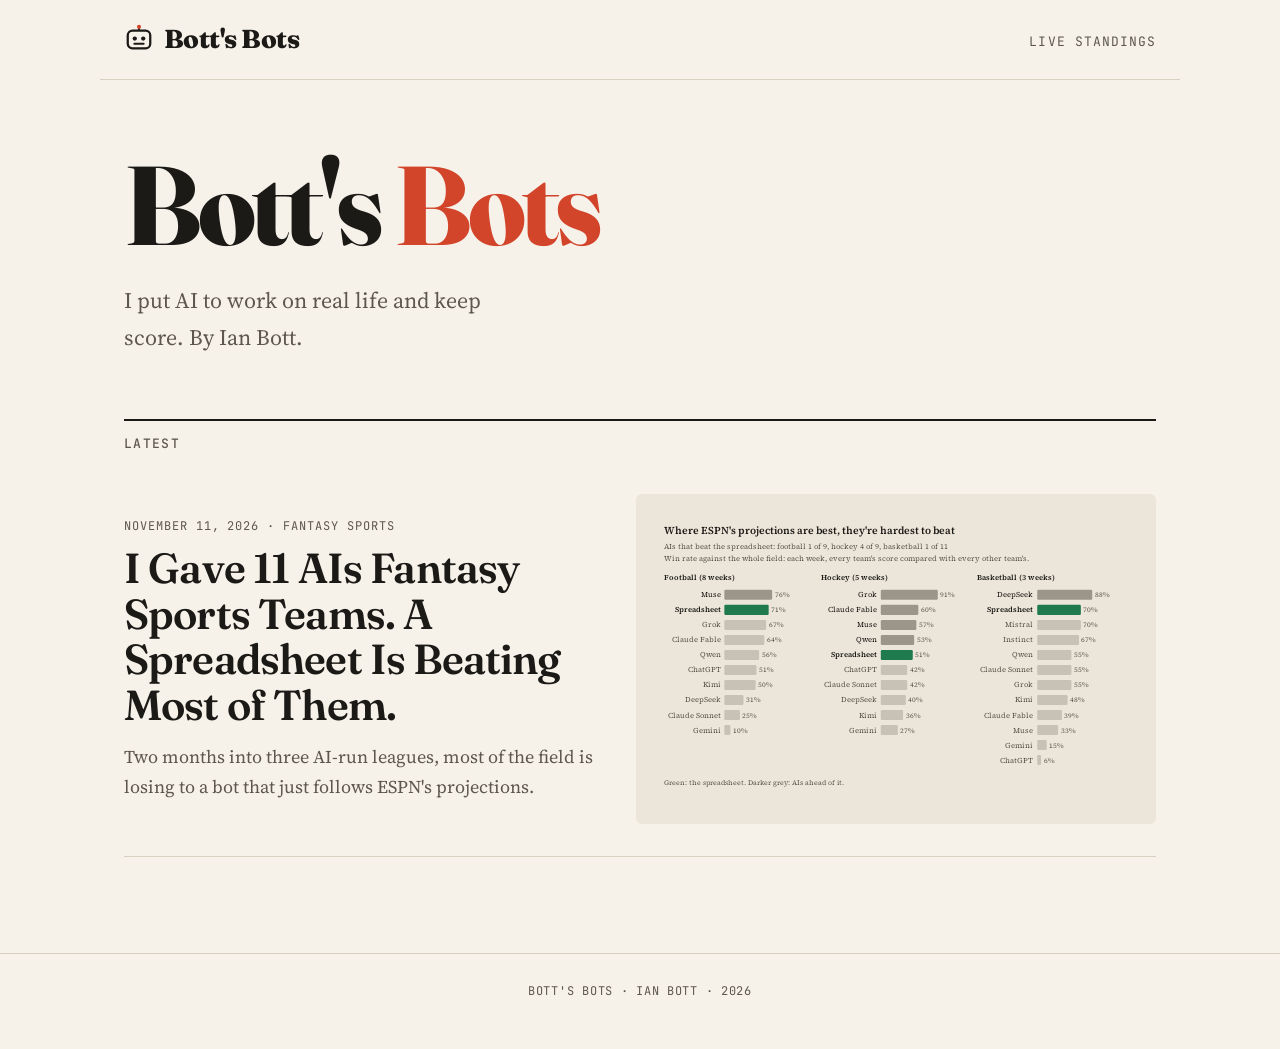
==== index.html @ adb5038a "Launch Bott's Bots with first post Co-Authored-By: Claude Opus 5.5 <noreply@anthropic.com> Claude-Se" ====
<!DOCTYPE html>
<html lang="en">
<head>
<meta charset="utf-8">
<meta name="viewport" content="width=device-width, initial-scale=1">
<title>Bott's Bots</title>
<meta name="description" content="Ian Bott puts AI to work on real life and keeps score.">
<meta property="og:title" content="Bott's Bots">
<meta property="og:description" content="Ian Bott puts AI to work on real life and keeps score.">
<link rel="icon" href="favicon.svg" type="image/svg+xml">
<link rel="stylesheet" href="style.css">
</head>
<body>
<header class="masthead">
  <a class="wordmark" href="./"><svg class="bot" viewBox="0 0 32 32" aria-hidden="true"><line x1="16" y1="2" x2="16" y2="7" stroke="currentColor" stroke-width="2"/><circle cx="16" cy="3" r="2.2" fill="var(--accent)"/><rect x="4" y="7" width="24" height="19" rx="5" fill="none" stroke="currentColor" stroke-width="2.4"/><circle cx="11.5" cy="15.5" r="2.3" fill="currentColor"/><circle cx="20.5" cy="15.5" r="2.3" fill="currentColor"/><path d="M11 21h10" stroke="currentColor" stroke-width="2" stroke-linecap="round"/></svg>Bott's Bots</a>
  <nav><a href="https://ianbott1.github.io/beat-the-spreadsheet/">Live standings</a></nav>
</header>

<section class="hero">
  <h1>Bott's <em>Bots</em></h1>
  <p>I put AI to work on real life and keep score. By Ian Bott.</p>
</section>

<section class="posts">
  <h2>Latest</h2>
  <a class="card" href="posts/ai-fantasy-sports/">
    <div>
      <div class="meta">November 11, 2026 · Fantasy sports</div>
      <h3>I Gave 11 AIs Fantasy Sports Teams. A Spreadsheet Is Beating Most of Them.</h3>
      <p>Two months into three AI-run leagues, most of the field is losing to a bot that just follows ESPN's projections.</p>
    </div>
    <div class="art" data-chart="records"></div>
  </a>
</section>

<footer>Bott's Bots · Ian Bott · 2026</footer>
<script src="charts.js"></script>
</body>
</html>
---- style.css ----
@import url('https://fonts.googleapis.com/css2?family=Fraunces:opsz,wght@9..144,400;9..144,600;9..144,800&family=Source+Serif+4:ital,opsz,wght@0,8..60,400;0,8..60,600;1,8..60,400&family=JetBrains+Mono:wght@500&display=swap');

:root {
  --paper: #f6f2ea;
  --paper-2: #ece6da;
  --ink: #1c1a17;
  --ink-2: #5d574e;
  --rule: #d8d0c1;
  --accent: #d2452a;
  --sheet: #1f7a4d;
  --muted: #9c958a;
  --cat-2: #d2452a;
  --cat-3: #e0a43a;
  --serif: 'Source Serif 4', Georgia, serif;
  --display: 'Fraunces', Georgia, serif;
  --mono: 'JetBrains Mono', ui-monospace, monospace;
}
@media (prefers-color-scheme: dark) {
  :root {
    --paper: #16150f;
    --paper-2: #211f18;
    --ink: #ece6da;
    --ink-2: #a8a091;
    --rule: #38342a;
    --accent: #ef6a4c;
    --sheet: #3fb27a;
    --muted: #7d766a;
    --cat-2: #ef6a4c;
    --cat-3: #e8b452;
  }
}

* { box-sizing: border-box; }
html { -webkit-text-size-adjust: 100%; }
body {
  margin: 0;
  background: var(--paper);
  color: var(--ink);
  font-family: var(--serif);
  font-size: 20px;
  line-height: 1.65;
  font-optical-sizing: auto;
}
a { color: inherit; text-decoration-color: var(--accent); text-decoration-thickness: 2px; text-underline-offset: 3px; }
a:hover { color: var(--accent); }

/* Masthead */
.masthead {
  border-bottom: 1px solid var(--rule);
  padding: 18px 24px;
  display: flex; align-items: center; justify-content: space-between;
  max-width: 1080px; margin: 0 auto;
}
.wordmark {
  font-family: var(--display); font-weight: 800; font-size: 26px; letter-spacing: -0.02em;
  text-decoration: none; display: inline-flex; align-items: center; gap: 10px;
}
.wordmark .bot {
  width: 30px; height: 30px; flex: none;
}
.masthead nav a { font-family: var(--mono); font-size: 13px; text-transform: uppercase; letter-spacing: 0.08em; text-decoration: none; color: var(--ink-2); margin-left: 20px; }
.masthead nav a:hover { color: var(--accent); }

/* Home */
.hero { max-width: 1080px; margin: 0 auto; padding: 72px 24px 40px; }
.hero h1 { font-family: var(--display); font-weight: 800; font-size: clamp(48px, 9vw, 112px); line-height: 0.95; letter-spacing: -0.035em; margin: 0; }
.hero h1 em { font-style: normal; color: var(--accent); }
.hero p { font-size: 22px; color: var(--ink-2); max-width: 36ch; margin: 24px 0 0; }
.posts { max-width: 1080px; margin: 0 auto; padding: 24px 24px 96px; }
.posts h2 { font-family: var(--mono); font-size: 13px; font-weight: 500; text-transform: uppercase; letter-spacing: 0.1em; color: var(--ink-2); border-top: 2px solid var(--ink); padding-top: 12px; margin: 0 0 8px; }
.card { display: grid; grid-template-columns: 1fr 1.1fr; gap: 40px; padding: 32px 0; border-bottom: 1px solid var(--rule); text-decoration: none; align-items: center; }
.card:hover h3 { color: var(--accent); }
.card .meta { font-family: var(--mono); font-size: 12px; text-transform: uppercase; letter-spacing: 0.08em; color: var(--ink-2); }
.card h3 { font-family: var(--display); font-weight: 600; font-size: clamp(28px, 3.6vw, 42px); line-height: 1.08; letter-spacing: -0.02em; margin: 10px 0 14px; transition: color .15s; }
.card p { margin: 0; color: var(--ink-2); font-size: 18px; }
.card .art { background: var(--paper-2); border-radius: 6px; padding: 22px; }
@media (max-width: 760px) { .card { grid-template-columns: 1fr; gap: 20px; } }

/* Article */
.article-head { max-width: 860px; margin: 0 auto; padding: 64px 24px 8px; }
.kicker { font-family: var(--mono); font-size: 13px; text-transform: uppercase; letter-spacing: 0.1em; color: var(--accent); }
.article-head h1 { font-family: var(--display); font-weight: 800; font-size: clamp(38px, 6vw, 68px); line-height: 1.02; letter-spacing: -0.03em; margin: 14px 0 22px; }
.byline { font-family: var(--mono); font-size: 13px; color: var(--ink-2); text-transform: uppercase; letter-spacing: 0.06em; padding-bottom: 28px; border-bottom: 1px solid var(--rule); }
article { max-width: 680px; margin: 0 auto; padding: 32px 24px 40px; }
article p { margin: 0 0 1.15em; }
article .lede { font-family: var(--display); font-size: 30px; line-height: 1.25; font-weight: 400; letter-spacing: -0.01em; margin-bottom: 1em; }
article h2 { font-family: var(--display); font-weight: 600; font-size: 32px; line-height: 1.15; letter-spacing: -0.015em; margin: 2.2em 0 0.6em; }
article strong { font-weight: 600; }
article blockquote { margin: 1.4em 0; padding-left: 20px; border-left: 3px solid var(--accent); font-style: italic; }

figure.chart { margin: 2.2em -120px; padding: 24px; background: var(--paper-2); border-radius: 8px; }
figure.chart svg { width: 100%; height: auto; display: block; font-family: var(--serif); }
figure.chart figcaption { font-family: var(--mono); font-size: 11.5px; line-height: 1.5; color: var(--ink-2); margin-top: 14px; letter-spacing: 0.02em; }
@media (max-width: 960px) { figure.chart { margin-left: -12px; margin-right: -12px; padding: 14px; } }
@media (max-width: 600px) { body { font-size: 18px; } article .lede { font-size: 24px; } article h2 { font-size: 26px; } figure.chart { overflow-x: auto; } figure.chart svg { min-width: 620px; } }

svg .t1 { fill: var(--ink); }
svg .t2 { fill: var(--ink-2); }
svg .axis { stroke: var(--rule); }
svg .ref { stroke: var(--muted); stroke-dasharray: 4 4; }

.endnote { max-width: 680px; margin: 0 auto; padding: 0 24px 40px; }
.endnote .box { border-top: 2px solid var(--ink); padding-top: 16px; font-size: 17px; color: var(--ink-2); }
footer { border-top: 1px solid var(--rule); padding: 28px 24px 48px; text-align: center; font-family: var(--mono); font-size: 12px; color: var(--ink-2); letter-spacing: 0.06em; text-transform: uppercase; }
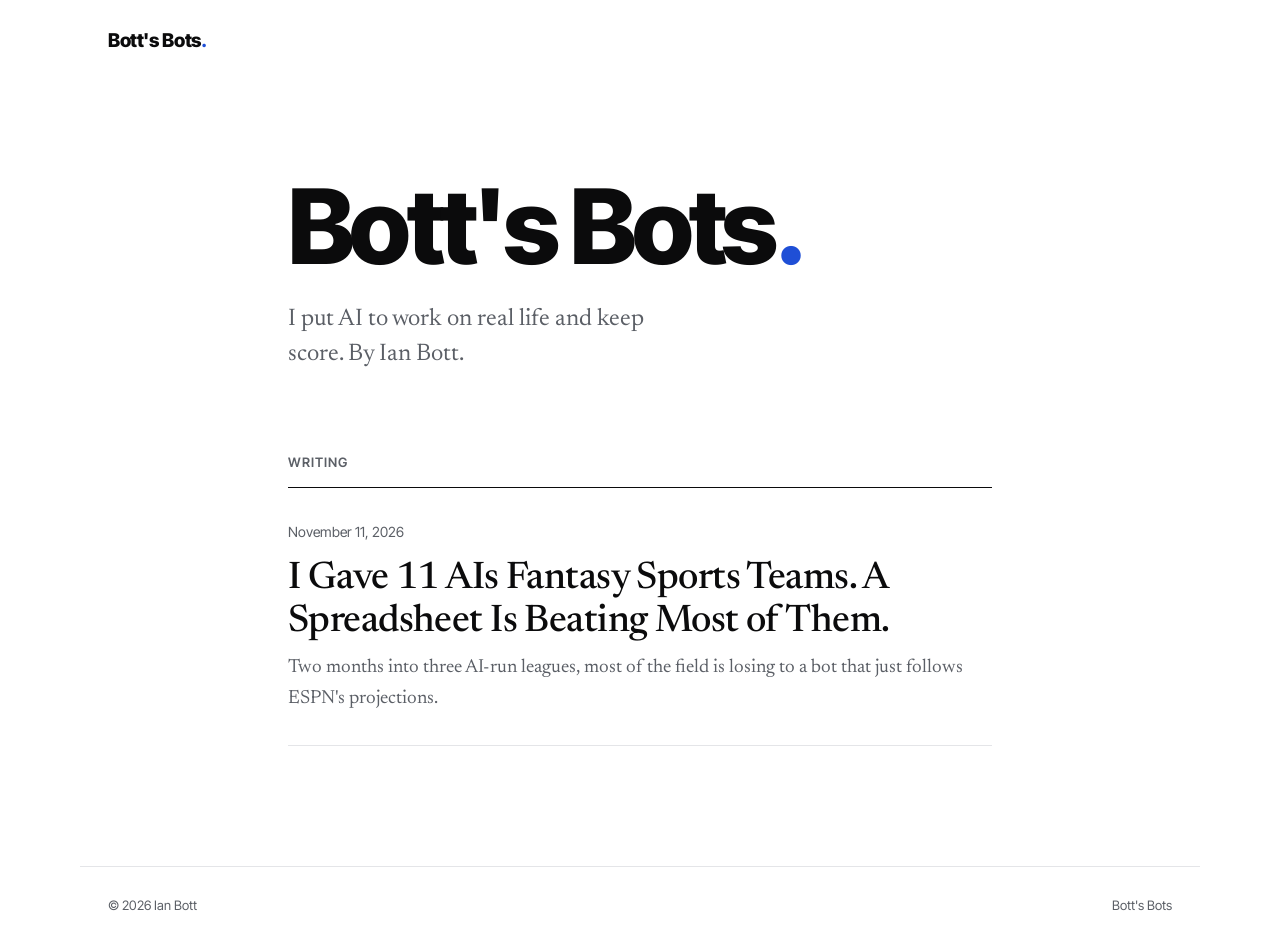
==== commit 0e28b803: "Redesign: white, black and blue; drop logo, tags and standings link Co-Authored-By: Claude Opus 5.5 " ====
--- a/index.html
+++ b/index.html
@@ -12,28 +12,21 @@
 </head>
 <body>
 <header class="masthead">
-  <a class="wordmark" href="./"><svg class="bot" viewBox="0 0 32 32" aria-hidden="true"><line x1="16" y1="2" x2="16" y2="7" stroke="currentColor" stroke-width="2"/><circle cx="16" cy="3" r="2.2" fill="var(--accent)"/><rect x="4" y="7" width="24" height="19" rx="5" fill="none" stroke="currentColor" stroke-width="2.4"/><circle cx="11.5" cy="15.5" r="2.3" fill="currentColor"/><circle cx="20.5" cy="15.5" r="2.3" fill="currentColor"/><path d="M11 21h10" stroke="currentColor" stroke-width="2" stroke-linecap="round"/></svg>Bott's Bots</a>
-  <nav><a href="https://ianbott1.github.io/beat-the-spreadsheet/">Live standings</a></nav>
+  <a class="wordmark" href="./">Bott's Bots<span>.</span></a>
 </header>
 
-<section class="hero">
-  <h1>Bott's <em>Bots</em></h1>
-  <p>I put AI to work on real life and keep score. By Ian Bott.</p>
-</section>
+<main class="home">
+  <h1>Bott's Bots<span>.</span></h1>
+  <p class="intro">I put AI to work on real life and keep score. By Ian Bott.</p>
 
-<section class="posts">
-  <h2>Latest</h2>
-  <a class="card" href="posts/ai-fantasy-sports/">
-    <div>
-      <div class="meta">November 11, 2026 · Fantasy sports</div>
-      <h3>I Gave 11 AIs Fantasy Sports Teams. A Spreadsheet Is Beating Most of Them.</h3>
-      <p>Two months into three AI-run leagues, most of the field is losing to a bot that just follows ESPN's projections.</p>
-    </div>
-    <div class="art" data-chart="records"></div>
+  <h2>Writing</h2>
+  <a class="post-link" href="posts/ai-fantasy-sports/">
+    <time datetime="2026-11-11">November 11, 2026</time>
+    <h3>I Gave 11 AIs Fantasy Sports Teams. A Spreadsheet Is Beating Most of Them.</h3>
+    <p>Two months into three AI-run leagues, most of the field is losing to a bot that just follows ESPN's projections.</p>
   </a>
-</section>
+</main>
 
-<footer>Bott's Bots · Ian Bott · 2026</footer>
-<script src="charts.js"></script>
+<footer><span>© 2026 Ian Bott</span><a href="./">Bott's Bots</a></footer>
 </body>
 </html>
--- a/style.css
+++ b/style.css
@@ -1,33 +1,20 @@
-@import url('https://fonts.googleapis.com/css2?family=Fraunces:opsz,wght@9..144,400;9..144,600;9..144,800&family=Source+Serif+4:ital,opsz,wght@0,8..60,400;0,8..60,600;1,8..60,400&family=JetBrains+Mono:wght@500&display=swap');
+@import url('https://fonts.googleapis.com/css2?family=Newsreader:ital,opsz,wght@0,6..72,400;0,6..72,500;0,6..72,600;1,6..72,400&family=Inter+Tight:wght@500;600;700;800&display=swap');
 
 :root {
-  --paper: #f6f2ea;
-  --paper-2: #ece6da;
-  --ink: #1c1a17;
-  --ink-2: #5d574e;
-  --rule: #d8d0c1;
-  --accent: #d2452a;
-  --sheet: #1f7a4d;
-  --muted: #9c958a;
-  --cat-2: #d2452a;
-  --cat-3: #e0a43a;
-  --serif: 'Source Serif 4', Georgia, serif;
-  --display: 'Fraunces', Georgia, serif;
-  --mono: 'JetBrains Mono', ui-monospace, monospace;
-}
-@media (prefers-color-scheme: dark) {
-  :root {
-    --paper: #16150f;
-    --paper-2: #211f18;
-    --ink: #ece6da;
-    --ink-2: #a8a091;
-    --rule: #38342a;
-    --accent: #ef6a4c;
-    --sheet: #3fb27a;
-    --muted: #7d766a;
-    --cat-2: #ef6a4c;
-    --cat-3: #e8b452;
-  }
+  --paper: #ffffff;
+  --ink: #0b0b0c;
+  --ink-2: #5b5f66;
+  --rule: #e4e5e8;
+  --blue: #1f4fd6;
+  --blue-soft: #9db4f2;
+  --muted: #b9bcc2;
+  --serif: 'Newsreader', Georgia, serif;
+  --sans: 'Inter Tight', 'Helvetica Neue', Arial, sans-serif;
+  /* chart roles */
+  --sheet: var(--blue);
+  --accent: var(--blue);
+  --cat-2: #0b0b0c;
+  --cat-3: var(--blue-soft);
 }
 
 * { box-sizing: border-box; }
@@ -37,68 +24,65 @@
   background: var(--paper);
   color: var(--ink);
   font-family: var(--serif);
-  font-size: 20px;
-  line-height: 1.65;
+  font-size: 21px;
+  line-height: 1.62;
   font-optical-sizing: auto;
+  -webkit-font-smoothing: antialiased;
 }
-a { color: inherit; text-decoration-color: var(--accent); text-decoration-thickness: 2px; text-underline-offset: 3px; }
-a:hover { color: var(--accent); }
+::selection { background: #dfe7fb; }
+a { color: inherit; text-decoration-line: underline; text-decoration-color: var(--blue); text-decoration-thickness: 1.5px; text-underline-offset: 3px; transition: color .15s; }
+a:hover { color: var(--blue); }
 
 /* Masthead */
-.masthead {
-  border-bottom: 1px solid var(--rule);
-  padding: 18px 24px;
-  display: flex; align-items: center; justify-content: space-between;
-  max-width: 1080px; margin: 0 auto;
-}
-.wordmark {
-  font-family: var(--display); font-weight: 800; font-size: 26px; letter-spacing: -0.02em;
-  text-decoration: none; display: inline-flex; align-items: center; gap: 10px;
-}
-.wordmark .bot {
-  width: 30px; height: 30px; flex: none;
-}
-.masthead nav a { font-family: var(--mono); font-size: 13px; text-transform: uppercase; letter-spacing: 0.08em; text-decoration: none; color: var(--ink-2); margin-left: 20px; }
-.masthead nav a:hover { color: var(--accent); }
+.masthead { max-width: 1120px; margin: 0 auto; padding: 26px 28px; display: flex; align-items: baseline; justify-content: space-between; }
+.wordmark { font-family: var(--sans); font-weight: 800; font-size: 19px; letter-spacing: -0.02em; text-decoration: none; }
+.wordmark span { color: var(--blue); }
+.masthead nav a { font-family: var(--sans); font-weight: 500; font-size: 14px; color: var(--ink-2); text-decoration: none; margin-left: 24px; }
+.masthead nav a:hover { color: var(--ink); }
 
 /* Home */
-.hero { max-width: 1080px; margin: 0 auto; padding: 72px 24px 40px; }
-.hero h1 { font-family: var(--display); font-weight: 800; font-size: clamp(48px, 9vw, 112px); line-height: 0.95; letter-spacing: -0.035em; margin: 0; }
-.hero h1 em { font-style: normal; color: var(--accent); }
-.hero p { font-size: 22px; color: var(--ink-2); max-width: 36ch; margin: 24px 0 0; }
-.posts { max-width: 1080px; margin: 0 auto; padding: 24px 24px 96px; }
-.posts h2 { font-family: var(--mono); font-size: 13px; font-weight: 500; text-transform: uppercase; letter-spacing: 0.1em; color: var(--ink-2); border-top: 2px solid var(--ink); padding-top: 12px; margin: 0 0 8px; }
-.card { display: grid; grid-template-columns: 1fr 1.1fr; gap: 40px; padding: 32px 0; border-bottom: 1px solid var(--rule); text-decoration: none; align-items: center; }
-.card:hover h3 { color: var(--accent); }
-.card .meta { font-family: var(--mono); font-size: 12px; text-transform: uppercase; letter-spacing: 0.08em; color: var(--ink-2); }
-.card h3 { font-family: var(--display); font-weight: 600; font-size: clamp(28px, 3.6vw, 42px); line-height: 1.08; letter-spacing: -0.02em; margin: 10px 0 14px; transition: color .15s; }
-.card p { margin: 0; color: var(--ink-2); font-size: 18px; }
-.card .art { background: var(--paper-2); border-radius: 6px; padding: 22px; }
-@media (max-width: 760px) { .card { grid-template-columns: 1fr; gap: 20px; } }
+.home { max-width: 760px; margin: 0 auto; padding: 96px 28px 120px; }
+.home h1 { font-family: var(--sans); font-weight: 800; font-size: clamp(56px, 10vw, 104px); line-height: 0.92; letter-spacing: -0.045em; margin: 0; }
+.home h1 span { color: var(--blue); }
+.home .intro { font-size: 24px; line-height: 1.45; color: var(--ink-2); margin: 28px 0 80px; max-width: 30ch; }
+.home h2 { font-family: var(--sans); font-weight: 600; font-size: 13px; letter-spacing: 0.08em; text-transform: uppercase; color: var(--ink-2); margin: 0; padding-bottom: 14px; border-bottom: 1px solid var(--ink); }
+.post-link { display: block; padding: 28px 0 30px; border-bottom: 1px solid var(--rule); text-decoration: none; }
+.post-link time { font-family: var(--sans); font-size: 14px; color: var(--ink-2); }
+.post-link h3 { font-family: var(--serif); font-weight: 500; font-size: clamp(28px, 4vw, 38px); line-height: 1.12; letter-spacing: -0.015em; margin: 8px 0 10px; }
+.post-link p { margin: 0; color: var(--ink-2); font-size: 19px; }
+.post-link:hover h3 { color: var(--blue); }
 
 /* Article */
-.article-head { max-width: 860px; margin: 0 auto; padding: 64px 24px 8px; }
-.kicker { font-family: var(--mono); font-size: 13px; text-transform: uppercase; letter-spacing: 0.1em; color: var(--accent); }
-.article-head h1 { font-family: var(--display); font-weight: 800; font-size: clamp(38px, 6vw, 68px); line-height: 1.02; letter-spacing: -0.03em; margin: 14px 0 22px; }
-.byline { font-family: var(--mono); font-size: 13px; color: var(--ink-2); text-transform: uppercase; letter-spacing: 0.06em; padding-bottom: 28px; border-bottom: 1px solid var(--rule); }
-article { max-width: 680px; margin: 0 auto; padding: 32px 24px 40px; }
-article p { margin: 0 0 1.15em; }
-article .lede { font-family: var(--display); font-size: 30px; line-height: 1.25; font-weight: 400; letter-spacing: -0.01em; margin-bottom: 1em; }
-article h2 { font-family: var(--display); font-weight: 600; font-size: 32px; line-height: 1.15; letter-spacing: -0.015em; margin: 2.2em 0 0.6em; }
+.article-head { max-width: 860px; margin: 0 auto; padding: 88px 28px 0; text-align: center; }
+.article-head h1 { font-family: var(--serif); font-weight: 500; font-size: clamp(40px, 6.2vw, 72px); line-height: 1.04; letter-spacing: -0.025em; margin: 0 0 30px; }
+.byline { font-family: var(--sans); font-size: 15px; color: var(--ink-2); }
+.byline strong { color: var(--ink); font-weight: 600; }
+.divider { width: 48px; height: 3px; background: var(--blue); margin: 48px auto 0; border: 0; }
+article { max-width: 680px; margin: 0 auto; padding: 48px 28px 32px; }
+article p { margin: 0 0 1.2em; }
+article .lede { font-size: 28px; line-height: 1.38; letter-spacing: -0.01em; margin-bottom: 1.1em; }
+article h2 { font-family: var(--sans); font-weight: 700; font-size: 27px; line-height: 1.2; letter-spacing: -0.025em; margin: 2.4em 0 0.7em; }
 article strong { font-weight: 600; }
-article blockquote { margin: 1.4em 0; padding-left: 20px; border-left: 3px solid var(--accent); font-style: italic; }
 
-figure.chart { margin: 2.2em -120px; padding: 24px; background: var(--paper-2); border-radius: 8px; }
-figure.chart svg { width: 100%; height: auto; display: block; font-family: var(--serif); }
-figure.chart figcaption { font-family: var(--mono); font-size: 11.5px; line-height: 1.5; color: var(--ink-2); margin-top: 14px; letter-spacing: 0.02em; }
-@media (max-width: 960px) { figure.chart { margin-left: -12px; margin-right: -12px; padding: 14px; } }
-@media (max-width: 600px) { body { font-size: 18px; } article .lede { font-size: 24px; } article h2 { font-size: 26px; } figure.chart { overflow-x: auto; } figure.chart svg { min-width: 620px; } }
+figure.chart { margin: 2.6em -110px; padding: 28px 0 0; border-top: 1px solid var(--ink); }
+figure.chart svg { width: 100%; height: auto; display: block; font-family: var(--sans); }
+figure.chart figcaption { font-family: var(--sans); font-size: 13px; line-height: 1.5; color: var(--ink-2); margin-top: 16px; padding-top: 12px; border-top: 1px solid var(--rule); }
+@media (max-width: 960px) { figure.chart { margin-left: 0; margin-right: 0; } }
+@media (max-width: 600px) {
+  body { font-size: 19px; }
+  article .lede { font-size: 23px; }
+  article h2 { font-size: 23px; }
+  .article-head { padding-top: 56px; }
+  figure.chart { overflow-x: auto; }
+  figure.chart svg { min-width: 640px; }
+}
 
 svg .t1 { fill: var(--ink); }
 svg .t2 { fill: var(--ink-2); }
-svg .axis { stroke: var(--rule); }
-svg .ref { stroke: var(--muted); stroke-dasharray: 4 4; }
+svg .axis { stroke: #c9ccd2; }
+svg .ref { stroke: #8a8f97; stroke-dasharray: 3 4; }
 
-.endnote { max-width: 680px; margin: 0 auto; padding: 0 24px 40px; }
-.endnote .box { border-top: 2px solid var(--ink); padding-top: 16px; font-size: 17px; color: var(--ink-2); }
-footer { border-top: 1px solid var(--rule); padding: 28px 24px 48px; text-align: center; font-family: var(--mono); font-size: 12px; color: var(--ink-2); letter-spacing: 0.06em; text-transform: uppercase; }
+.endnote { max-width: 680px; margin: 0 auto; padding: 8px 28px 72px; }
+.endnote p { font-family: var(--sans); font-size: 15px; color: var(--ink-2); margin: 0; padding-top: 20px; border-top: 1px solid var(--rule); }
+footer { max-width: 1120px; margin: 0 auto; padding: 28px; border-top: 1px solid var(--rule); font-family: var(--sans); font-size: 13px; color: var(--ink-2); display: flex; justify-content: space-between; }
+footer a { text-decoration: none; }
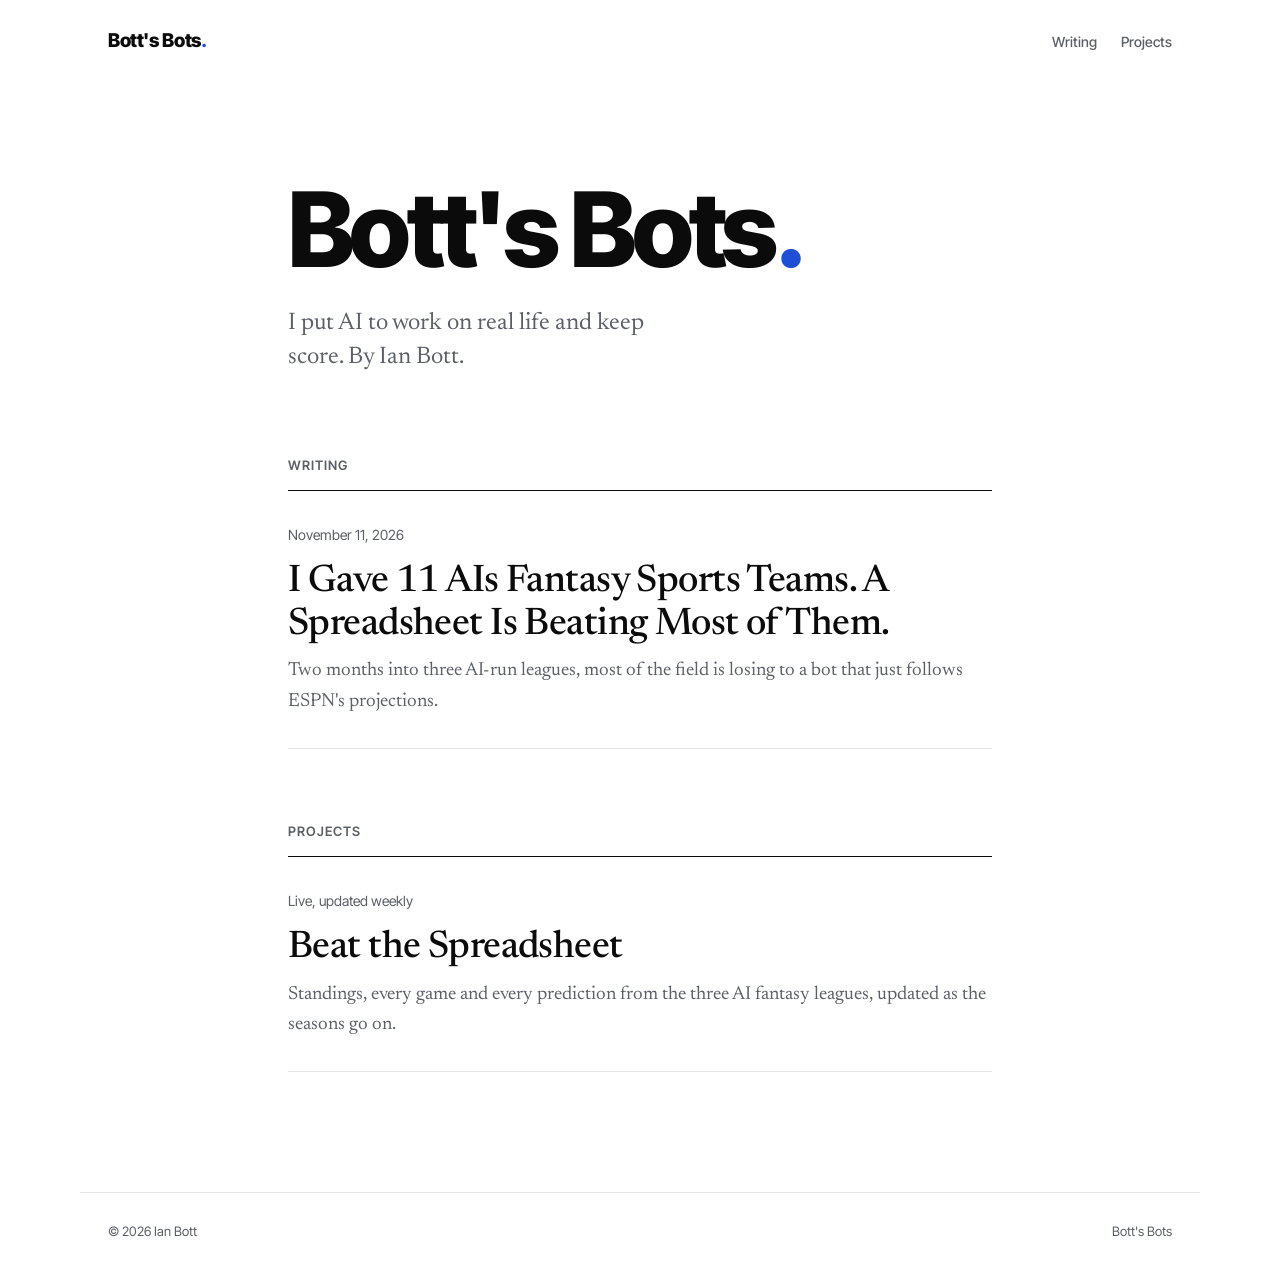
==== commit 79d868b7: "Add Projects section and nav linking Beat the Spreadsheet Co-Authored-By: Claude Opus 5.5 <noreply@a" ====
--- a/index.html
+++ b/index.html
@@ -8,22 +8,29 @@
 <meta property="og:title" content="Bott's Bots">
 <meta property="og:description" content="Ian Bott puts AI to work on real life and keeps score.">
 <link rel="icon" href="favicon.svg" type="image/svg+xml">
-<link rel="stylesheet" href="style.css">
+<link rel="stylesheet" href="style.css?v=3">
 </head>
 <body>
 <header class="masthead">
   <a class="wordmark" href="./">Bott's Bots<span>.</span></a>
+  <nav><a href="#writing">Writing</a><a href="#projects">Projects</a></nav>
 </header>
 
 <main class="home">
   <h1>Bott's Bots<span>.</span></h1>
   <p class="intro">I put AI to work on real life and keep score. By Ian Bott.</p>
 
-  <h2>Writing</h2>
+  <h2 id="writing">Writing</h2>
   <a class="post-link" href="posts/ai-fantasy-sports/">
     <time datetime="2026-11-11">November 11, 2026</time>
     <h3>I Gave 11 AIs Fantasy Sports Teams. A Spreadsheet Is Beating Most of Them.</h3>
     <p>Two months into three AI-run leagues, most of the field is losing to a bot that just follows ESPN's projections.</p>
+  </a>
+  <h2 id="projects" style="margin-top:72px">Projects</h2>
+  <a class="post-link" href="https://ianbott1.github.io/beat-the-spreadsheet/">
+    <time>Live, updated weekly</time>
+    <h3>Beat the Spreadsheet</h3>
+    <p>Standings, every game and every prediction from the three AI fantasy leagues, updated as the seasons go on.</p>
   </a>
 </main>
 
--- a/style.css
+++ b/style.css
@@ -86,3 +86,25 @@
 .endnote p { font-family: var(--sans); font-size: 15px; color: var(--ink-2); margin: 0; padding-top: 20px; border-top: 1px solid var(--rule); }
 footer { max-width: 1120px; margin: 0 auto; padding: 28px; border-top: 1px solid var(--rule); font-family: var(--sans); font-size: 13px; color: var(--ink-2); display: flex; justify-content: space-between; }
 footer a { text-decoration: none; }
+
+/* Roster */
+figure.roster { margin: 2.6em -110px; padding: 28px 0 0; border-top: 1px solid var(--ink); }
+.roster-head { font-family: var(--sans); font-weight: 700; font-size: 17px; letter-spacing: -0.01em; margin-bottom: 18px; }
+.roster .grid { display: grid; grid-template-columns: repeat(3, 1fr); gap: 0; border-top: 1px solid var(--rule); }
+.team { display: flex; gap: 14px; align-items: flex-start; padding: 16px 14px 16px 0; border-bottom: 1px solid var(--rule); }
+.mono { flex: none; width: 40px; height: 40px; border-radius: 8px; background: var(--ink); color: #fff; font-family: var(--sans); font-weight: 700; font-size: 15px; display: flex; align-items: center; justify-content: center; letter-spacing: -0.02em; }
+.team.sheet .mono { background: var(--blue); font-size: 20px; }
+.who { min-width: 0; font-family: var(--sans); }
+.nm { font-weight: 700; font-size: 16px; line-height: 1.25; }
+.mk { font-size: 13px; color: var(--ink-2); line-height: 1.4; margin-top: 2px; }
+.tag { display: inline-block; font-size: 10.5px; font-weight: 600; letter-spacing: 0.04em; text-transform: uppercase; padding: 1px 6px; border-radius: 4px; vertical-align: 2px; margin-left: 4px; border: 1px solid var(--rule); color: var(--ink-2); }
+.tag-paid { border-color: var(--ink); color: var(--ink); }
+.tag-agent { border-color: var(--blue-soft); color: var(--blue); }
+.tag-control { background: var(--blue); border-color: var(--blue); color: #fff; }
+.lgs { display: flex; gap: 6px; margin-top: 8px; }
+.lg { font-size: 11px; font-weight: 600; padding: 2px 7px; border-radius: 999px; color: #b5b8be; border: 1px dashed #d6d8dc; }
+.lg.on { color: var(--ink); border: 1px solid var(--ink); }
+.roster figcaption { font-family: var(--sans); font-size: 13px; color: var(--ink-2); margin-top: 14px; }
+@media (max-width: 960px) { figure.roster { margin-left: 0; margin-right: 0; } .roster .grid { grid-template-columns: repeat(2, 1fr); } }
+@media (max-width: 560px) { .roster .grid { grid-template-columns: 1fr; } }
+.team .logo { flex: none; width: 40px; height: 40px; border-radius: 9px; object-fit: contain; background: #fff; }
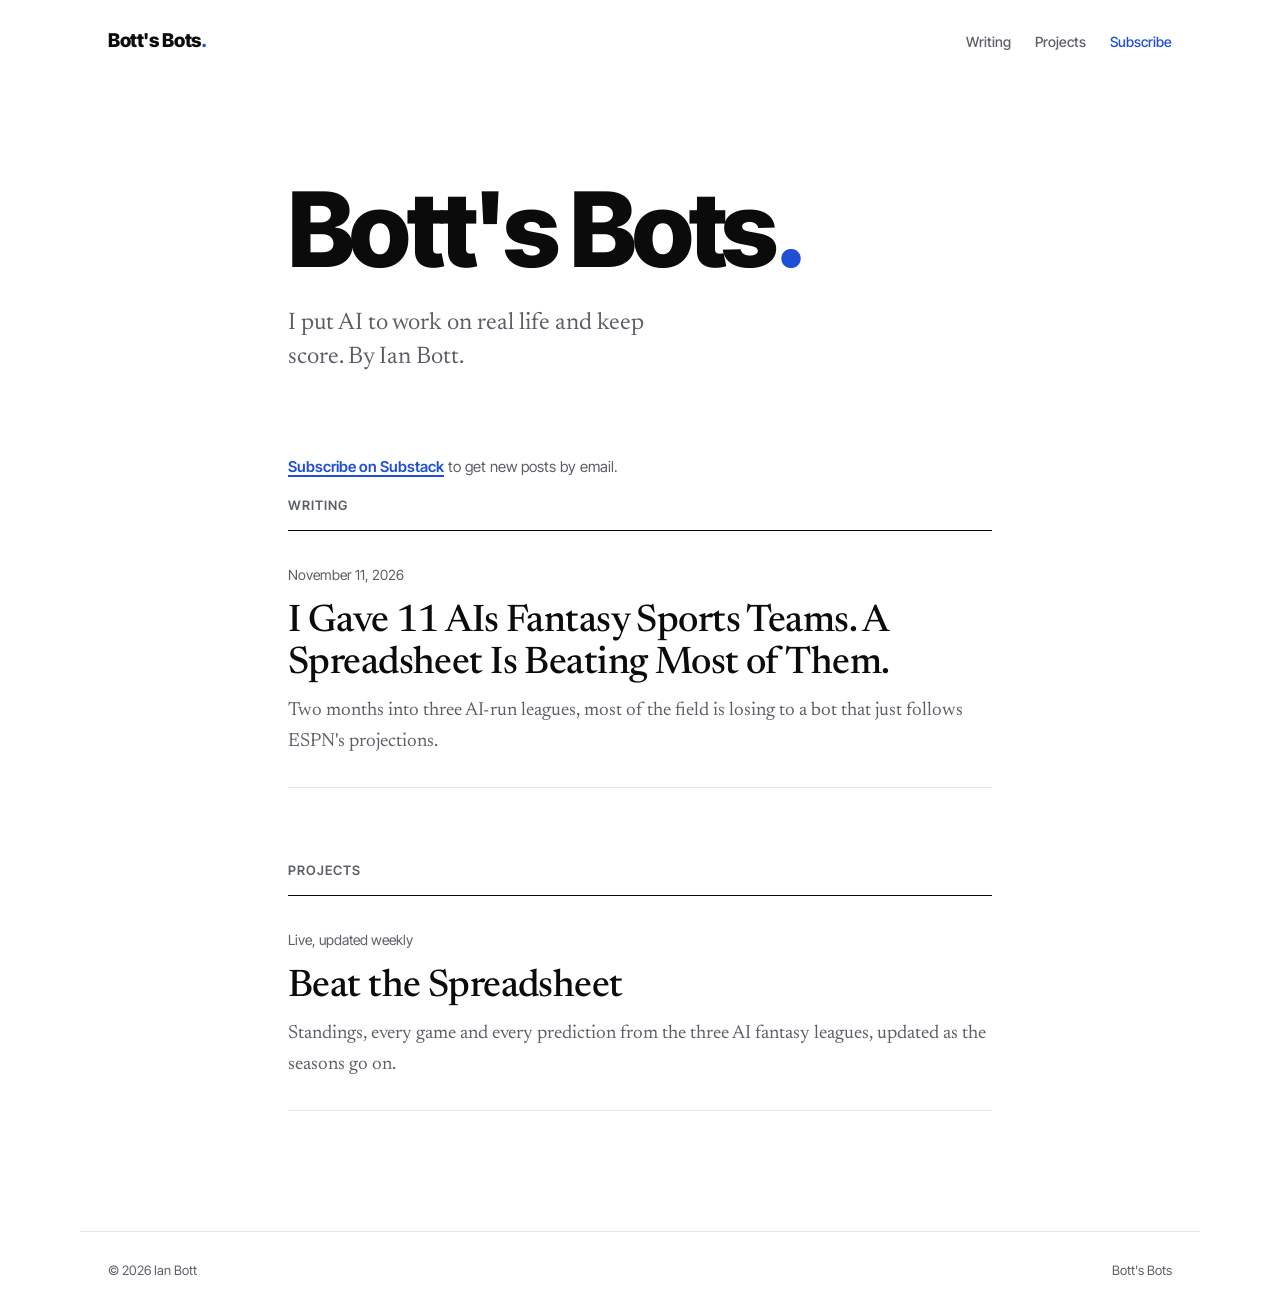
==== commit a681c8ea: "Subscribe links, Substack canonical and share URL; remove kit page Co-Authored-By: Claude Opus 5.5 <" ====
--- a/index.html
+++ b/index.html
@@ -7,18 +7,21 @@
 <meta name="description" content="Ian Bott puts AI to work on real life and keeps score.">
 <meta property="og:title" content="Bott's Bots">
 <meta property="og:description" content="Ian Bott puts AI to work on real life and keeps score.">
+<meta property="og:image" content="https://ianbott1.github.io/botts-bots/og-fantasy.png">
+<meta name="twitter:card" content="summary_large_image">
 <link rel="icon" href="favicon.svg" type="image/svg+xml">
-<link rel="stylesheet" href="style.css?v=3">
+<link rel="stylesheet" href="style.css?v=5">
 </head>
 <body>
 <header class="masthead">
   <a class="wordmark" href="./">Bott's Bots<span>.</span></a>
-  <nav><a href="#writing">Writing</a><a href="#projects">Projects</a></nav>
+  <nav><a href="#writing">Writing</a><a href="#projects">Projects</a><a class="nav-sub" href="https://ianbott.substack.com/subscribe">Subscribe</a></nav>
 </header>
 
 <main class="home">
   <h1>Bott's Bots<span>.</span></h1>
   <p class="intro">I put AI to work on real life and keep score. By Ian Bott.</p>
+  <p class="sub-cta"><a href="https://ianbott.substack.com/subscribe">Subscribe on Substack</a> to get new posts by email.</p>
 
   <h2 id="writing">Writing</h2>
   <a class="post-link" href="posts/ai-fantasy-sports/">
--- a/style.css
+++ b/style.css
@@ -12,9 +12,9 @@
   --sans: 'Inter Tight', 'Helvetica Neue', Arial, sans-serif;
   /* chart roles */
   --sheet: var(--blue);
-  --accent: var(--blue);
+  --accent: var(--ink);
   --cat-2: #0b0b0c;
-  --cat-3: var(--blue-soft);
+  --cat-3: #8a8f97;
 }
 
 * { box-sizing: border-box; }
@@ -82,6 +82,11 @@
 svg .axis { stroke: #c9ccd2; }
 svg .ref { stroke: #8a8f97; stroke-dasharray: 3 4; }
 
+.share { max-width: 680px; margin: 0 auto; padding: 8px 28px 4px; display: flex; flex-wrap: wrap; align-items: center; gap: 8px; font-family: var(--sans); font-size: 14px; }
+.share-label { color: var(--ink-2); margin-right: 4px; }
+.share a, .share button { font: inherit; color: var(--ink); background: none; border: 1px solid var(--rule); border-radius: 999px; padding: 6px 14px; text-decoration: none; cursor: pointer; }
+.share a:hover, .share button:hover { border-color: var(--blue); color: var(--blue); }
+.share-native { border-color: var(--ink) !important; }
 .endnote { max-width: 680px; margin: 0 auto; padding: 8px 28px 72px; }
 .endnote p { font-family: var(--sans); font-size: 15px; color: var(--ink-2); margin: 0; padding-top: 20px; border-top: 1px solid var(--rule); }
 footer { max-width: 1120px; margin: 0 auto; padding: 28px; border-top: 1px solid var(--rule); font-family: var(--sans); font-size: 13px; color: var(--ink-2); display: flex; justify-content: space-between; }
@@ -108,3 +113,8 @@
 @media (max-width: 960px) { figure.roster { margin-left: 0; margin-right: 0; } .roster .grid { grid-template-columns: repeat(2, 1fr); } }
 @media (max-width: 560px) { .roster .grid { grid-template-columns: 1fr; } }
 .team .logo { flex: none; width: 40px; height: 40px; border-radius: 9px; object-fit: contain; background: #fff; }
+@media (max-width: 600px) { figure.chart svg.narrow { min-width: 0; } }
+
+.masthead nav a.nav-sub{color:var(--blue)}
+.sub-cta{font-family:var(--sans);font-size:15px;color:var(--ink-2)}
+.sub-cta a{color:var(--blue);font-weight:600}
